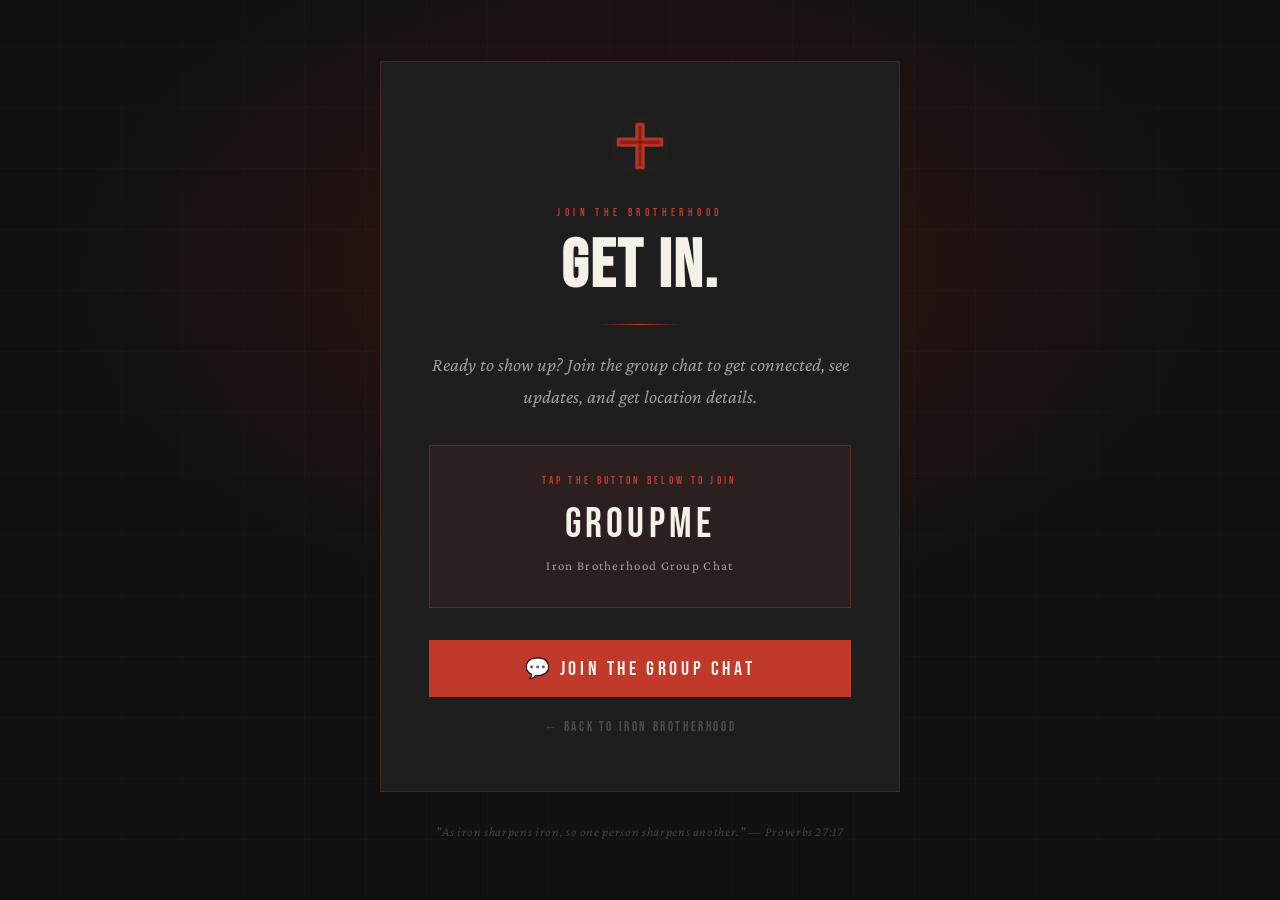
==== join.html @ 2d850806 "Add calendar, contact, and join pages" ====
<!DOCTYPE html>
<html lang="en">
<head>
<meta charset="UTF-8">
<meta name="viewport" content="width=device-width, initial-scale=1.0">
<title>Join — Iron Brotherhood</title>
<link href="https://fonts.googleapis.com/css2?family=Bebas+Neue&family=Crimson+Pro:ital,wght@0,400;0,600;1,400;1,600&display=swap" rel="stylesheet">
<style>
  *, *::before, *::after { margin: 0; padding: 0; box-sizing: border-box; }
  :root {
    --iron: #111111;
    --forge: #7a1508;
    --ember: #C0392B;
    --ash: #1e1e1e;
    --light: #f5f0e8;
    --muted: rgba(245,240,232,0.6);
    --faint: rgba(245,240,232,0.22);
    --gold: #B8960C;
  }
  body {
    font-family: 'Crimson Pro', Georgia, serif;
    background: var(--iron);
    color: var(--light);
    min-height: 100vh;
    display: flex;
    flex-direction: column;
    align-items: center;
    justify-content: center;
    padding: 2rem;
    position: relative;
    overflow: hidden;
    text-align: center;
  }
  .bg-glow {
    position: absolute;
    inset: 0;
    background:
      radial-gradient(ellipse 70% 60% at 50% 30%, rgba(139,26,10,0.28) 0%, transparent 65%);
    pointer-events: none;
  }
  .bg-grid {
    position: absolute;
    inset: 0;
    background-image:
      repeating-linear-gradient(0deg, transparent, transparent 60px, rgba(255,255,255,0.016) 60px, rgba(255,255,255,0.016) 61px),
      repeating-linear-gradient(90deg, transparent, transparent 60px, rgba(255,255,255,0.016) 60px, rgba(255,255,255,0.016) 61px);
    pointer-events: none;
  }
  .card {
    position: relative;
    z-index: 2;
    background: var(--ash);
    border: 1px solid rgba(192,57,43,0.25);
    padding: 3.5rem 3rem;
    max-width: 520px;
    width: 100%;
    animation: fadeUp 0.8s ease both;
  }
  .emblem {
    width: 56px;
    height: 56px;
    margin: 0 auto 2rem;
  }
  .emblem svg { width: 100%; height: 100%; }
  .eyebrow {
    font-family: 'Bebas Neue', sans-serif;
    font-size: 11px;
    letter-spacing: 0.4em;
    color: var(--ember);
    margin-bottom: 1rem;
  }
  .title {
    font-family: 'Bebas Neue', sans-serif;
    font-size: clamp(42px, 10vw, 68px);
    line-height: 0.95;
    letter-spacing: 0.03em;
    color: var(--light);
    margin-bottom: 0.5rem;
  }
  .rule {
    width: 80px;
    height: 1px;
    background: linear-gradient(90deg, transparent, var(--ember), transparent);
    margin: 1.5rem auto;
  }
  .instruction {
    font-size: 19px;
    color: var(--muted);
    line-height: 1.7;
    margin-bottom: 2rem;
    font-style: italic;
  }
  .text-box {
    background: rgba(192,57,43,0.08);
    border: 1px solid rgba(192,57,43,0.35);
    padding: 1.75rem 2rem;
    margin-bottom: 2rem;
  }
  .text-step {
    font-family: 'Bebas Neue', sans-serif;
    font-size: 11px;
    letter-spacing: 0.3em;
    color: var(--ember);
    margin-bottom: 0.75rem;
  }
  .text-keyword {
    font-family: 'Bebas Neue', sans-serif;
    font-size: clamp(28px, 7vw, 42px);
    letter-spacing: 0.1em;
    color: var(--light);
    display: block;
    margin-bottom: 0.5rem;
  }
  .text-to-label {
    font-size: 13px;
    color: var(--muted);
    letter-spacing: 0.1em;
    margin-bottom: 0.35rem;
  }
  .text-number {
    font-family: 'Bebas Neue', sans-serif;
    font-size: clamp(32px, 8vw, 50px);
    letter-spacing: 0.12em;
    color: var(--gold);
  }
  .sms-btn {
    display: block;
    width: 100%;
    padding: 1rem 2rem;
    background: var(--ember);
    color: var(--light);
    font-family: 'Bebas Neue', sans-serif;
    font-size: 20px;
    letter-spacing: 0.18em;
    text-decoration: none;
    transition: background 0.2s, transform 0.15s;
    margin-bottom: 1.25rem;
  }
  .sms-btn:hover { background: var(--forge); transform: translateY(-2px); }
  .back-link {
    font-family: 'Bebas Neue', sans-serif;
    font-size: 13px;
    letter-spacing: 0.2em;
    color: var(--faint);
    text-decoration: none;
    transition: color 0.2s;
  }
  .back-link:hover { color: var(--muted); }
  .verse {
    position: relative;
    z-index: 2;
    margin-top: 2rem;
    font-size: 13px;
    font-style: italic;
    color: var(--faint);
    letter-spacing: 0.05em;
  }
  @keyframes fadeUp {
    from { opacity: 0; transform: translateY(24px); }
    to { opacity: 1; transform: translateY(0); }
  }
  @media (max-width: 480px) {
    .card { padding: 2.5rem 1.75rem; }
  }
</style>
</head>
<body>

<div class="bg-glow"></div>
<div class="bg-grid"></div>

<div class="card">
  <div class="emblem">
    <svg viewBox="0 0 72 72" fill="none" xmlns="http://www.w3.org/2000/svg">
      <rect x="30" y="6" width="12" height="60" rx="2" fill="#C0392B" opacity="0.9"/>
      <rect x="6" y="25" width="60" height="12" rx="2" fill="#C0392B" opacity="0.9"/>
      <rect x="34" y="10" width="4" height="52" rx="1" fill="#7a1508" opacity="0.7"/>
      <rect x="10" y="29" width="52" height="4" rx="1" fill="#7a1508" opacity="0.7"/>
      <circle cx="36" cy="36" r="34" stroke="#C0392B" stroke-width="0.5" opacity="0.2"/>
    </svg>
  </div>

  <p class="eyebrow">Join the Brotherhood</p>
  <h1 class="title">Get In.</h1>
  <div class="rule"></div>

  <p class="instruction">Ready to show up? Join the group chat to get connected, see updates, and get location details.</p>

  <div class="text-box">
    <p class="text-step">Tap the button below to join</p>
    <span class="text-keyword">GroupMe</span>
    <p class="text-to-label">Iron Brotherhood Group Chat</p>
  </div>

  <a href="https://groupme.com/join_group/115033338/bO8r9Nru" target="_blank" class="sms-btn">💬 Join the Group Chat</a>

  <a href="index.html" class="back-link">← Back to Iron Brotherhood</a>
</div>

<p class="verse">"As iron sharpens iron, so one person sharpens another." — Proverbs 27:17</p>

</body>
</html>
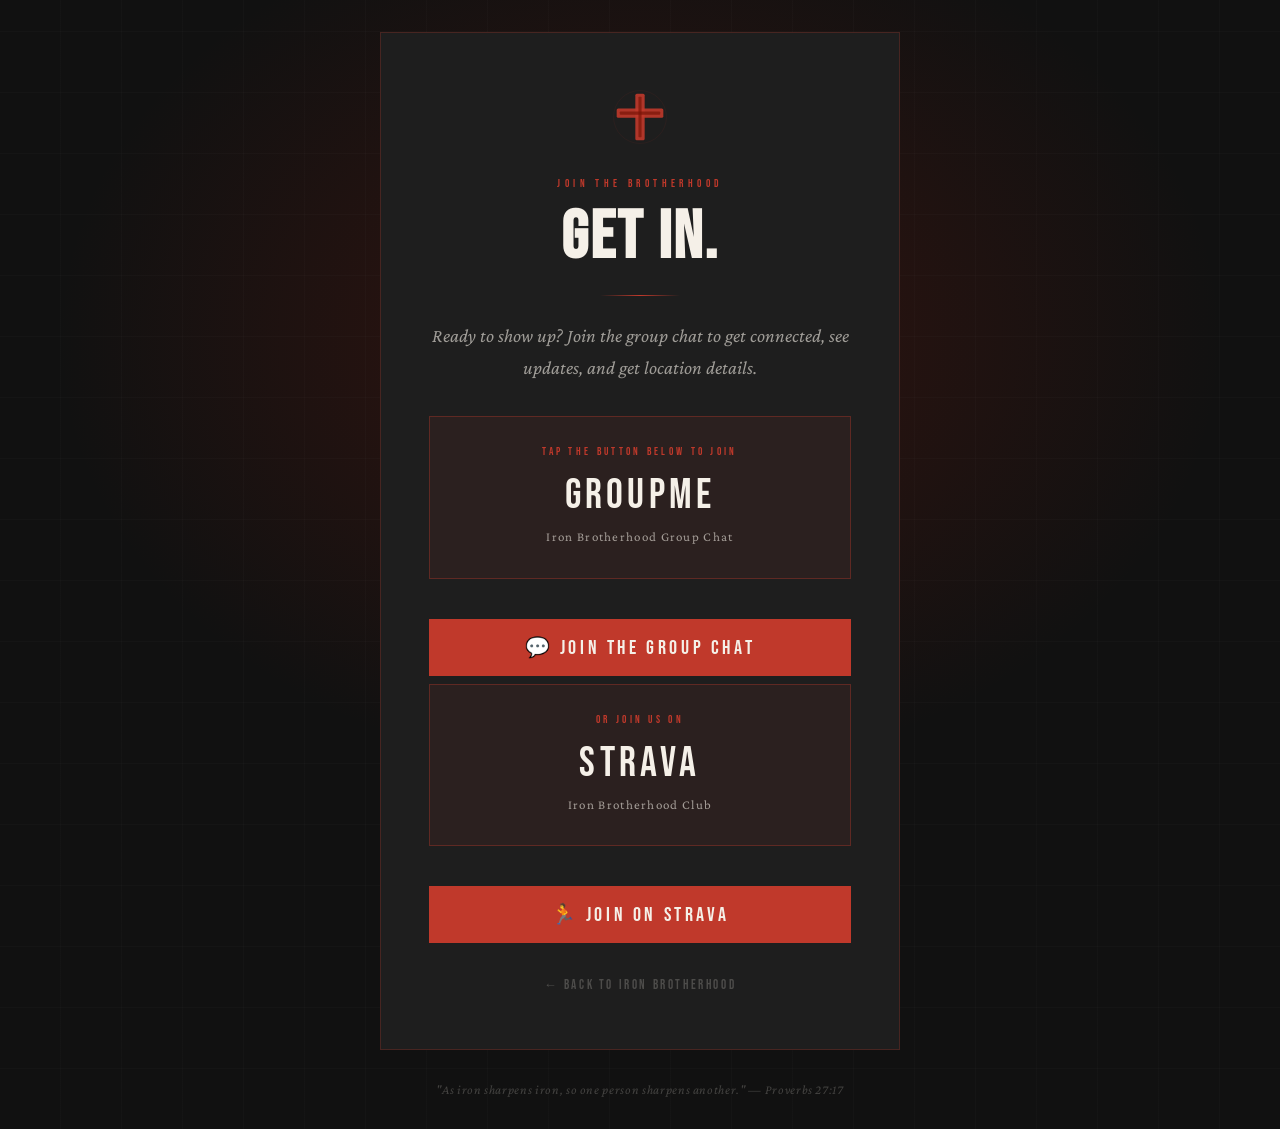
==== commit 77f3470b: "Add Strava group link button below GroupMe button on join page" ====
--- a/join.html
+++ b/join.html
@@ -123,6 +123,17 @@
     letter-spacing: 0.12em;
     color: var(--gold);
   }
+  .button-group {
+    display: flex;
+    flex-direction: column;
+    gap: 0.5rem;
+    margin-bottom: 2rem;
+  }
+  .button-section {
+    display: flex;
+    flex-direction: column;
+    gap: 0.5rem;
+  }
   .sms-btn {
     display: block;
     width: 100%;
@@ -134,7 +145,6 @@
     letter-spacing: 0.18em;
     text-decoration: none;
     transition: background 0.2s, transform 0.15s;
-    margin-bottom: 1.25rem;
   }
   .sms-btn:hover { background: var(--forge); transform: translateY(-2px); }
   .back-link {
@@ -186,13 +196,25 @@
 
   <p class="instruction">Ready to show up? Join the group chat to get connected, see updates, and get location details.</p>
 
-  <div class="text-box">
-    <p class="text-step">Tap the button below to join</p>
-    <span class="text-keyword">GroupMe</span>
-    <p class="text-to-label">Iron Brotherhood Group Chat</p>
+  <div class="button-group">
+    <div class="button-section">
+      <div class="text-box">
+        <p class="text-step">Tap the button below to join</p>
+        <span class="text-keyword">GroupMe</span>
+        <p class="text-to-label">Iron Brotherhood Group Chat</p>
+      </div>
+      <a href="https://groupme.com/join_group/115033338/bO8r9Nru" target="_blank" class="sms-btn">💬 Join the Group Chat</a>
+    </div>
+
+    <div class="button-section">
+      <div class="text-box">
+        <p class="text-step">Or join us on</p>
+        <span class="text-keyword">Strava</span>
+        <p class="text-to-label">Iron Brotherhood Club</p>
+      </div>
+      <a href="https://www.strava.com/clubs/iron-brotherhood" target="_blank" class="sms-btn">🏃 Join on Strava</a>
+    </div>
   </div>
-
-  <a href="https://groupme.com/join_group/115033338/bO8r9Nru" target="_blank" class="sms-btn">💬 Join the Group Chat</a>
 
   <a href="index.html" class="back-link">← Back to Iron Brotherhood</a>
 </div>
@@ -200,4 +222,4 @@
 <p class="verse">"As iron sharpens iron, so one person sharpens another." — Proverbs 27:17</p>
 
 </body>
-</html>+</html>
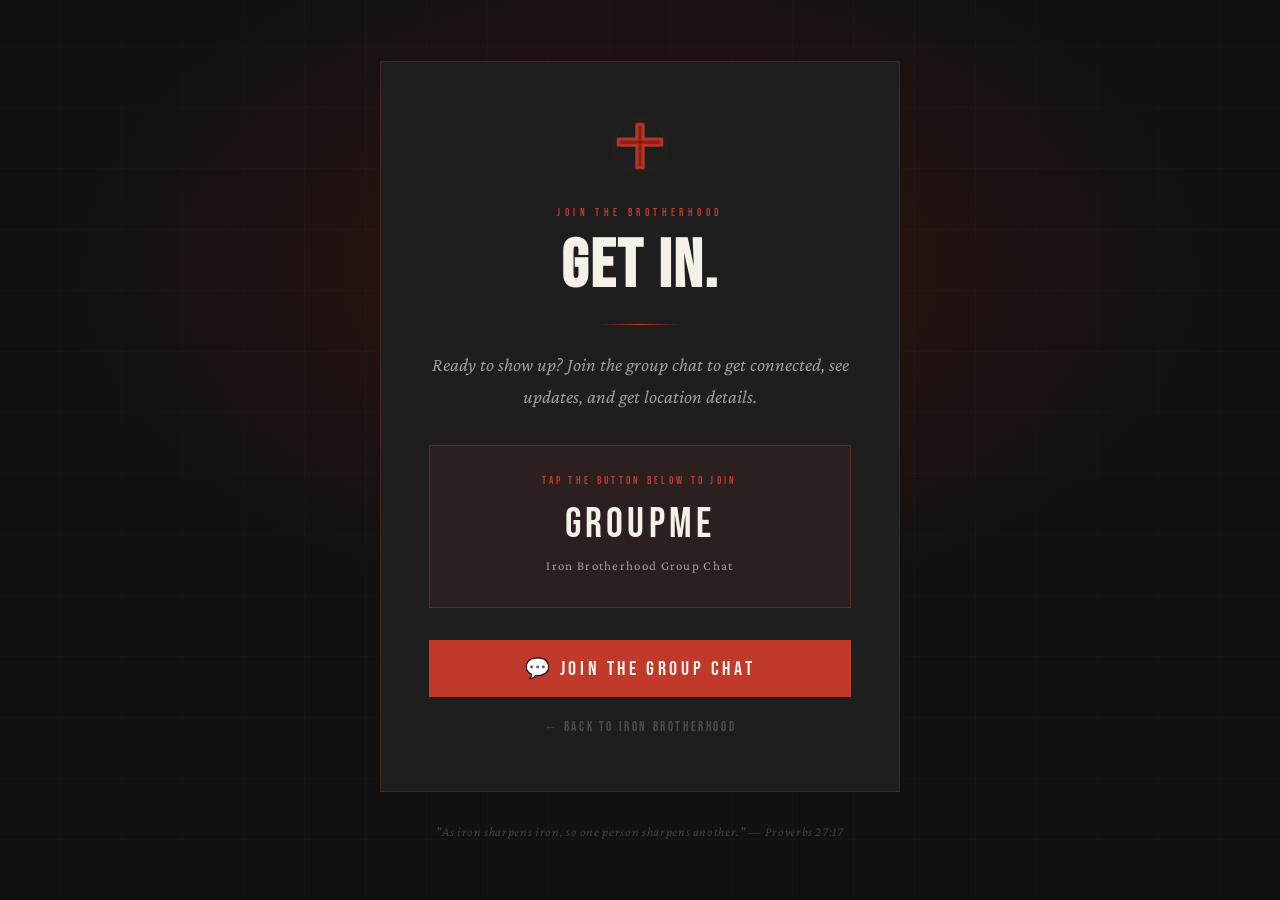
==== commit f5e92df1: "Update join.html" ====
--- a/join.html
+++ b/join.html
@@ -123,17 +123,6 @@
     letter-spacing: 0.12em;
     color: var(--gold);
   }
-  .button-group {
-    display: flex;
-    flex-direction: column;
-    gap: 0.5rem;
-    margin-bottom: 2rem;
-  }
-  .button-section {
-    display: flex;
-    flex-direction: column;
-    gap: 0.5rem;
-  }
   .sms-btn {
     display: block;
     width: 100%;
@@ -145,6 +134,7 @@
     letter-spacing: 0.18em;
     text-decoration: none;
     transition: background 0.2s, transform 0.15s;
+    margin-bottom: 1.25rem;
   }
   .sms-btn:hover { background: var(--forge); transform: translateY(-2px); }
   .back-link {
@@ -196,25 +186,13 @@
 
   <p class="instruction">Ready to show up? Join the group chat to get connected, see updates, and get location details.</p>
 
-  <div class="button-group">
-    <div class="button-section">
-      <div class="text-box">
-        <p class="text-step">Tap the button below to join</p>
-        <span class="text-keyword">GroupMe</span>
-        <p class="text-to-label">Iron Brotherhood Group Chat</p>
-      </div>
-      <a href="https://groupme.com/join_group/115033338/bO8r9Nru" target="_blank" class="sms-btn">💬 Join the Group Chat</a>
-    </div>
-
-    <div class="button-section">
-      <div class="text-box">
-        <p class="text-step">Or join us on</p>
-        <span class="text-keyword">Strava</span>
-        <p class="text-to-label">Iron Brotherhood Club</p>
-      </div>
-      <a href="https://www.strava.com/clubs/iron-brotherhood" target="_blank" class="sms-btn">🏃 Join on Strava</a>
-    </div>
+  <div class="text-box">
+    <p class="text-step">Tap the button below to join</p>
+    <span class="text-keyword">GroupMe</span>
+    <p class="text-to-label">Iron Brotherhood Group Chat</p>
   </div>
+
+  <a href="https://groupme.com/join_group/115033338/bO8r9Nru" target="_blank" class="sms-btn">💬 Join the Group Chat</a>
 
   <a href="index.html" class="back-link">← Back to Iron Brotherhood</a>
 </div>
@@ -222,4 +200,4 @@
 <p class="verse">"As iron sharpens iron, so one person sharpens another." — Proverbs 27:17</p>
 
 </body>
-</html>
+</html>
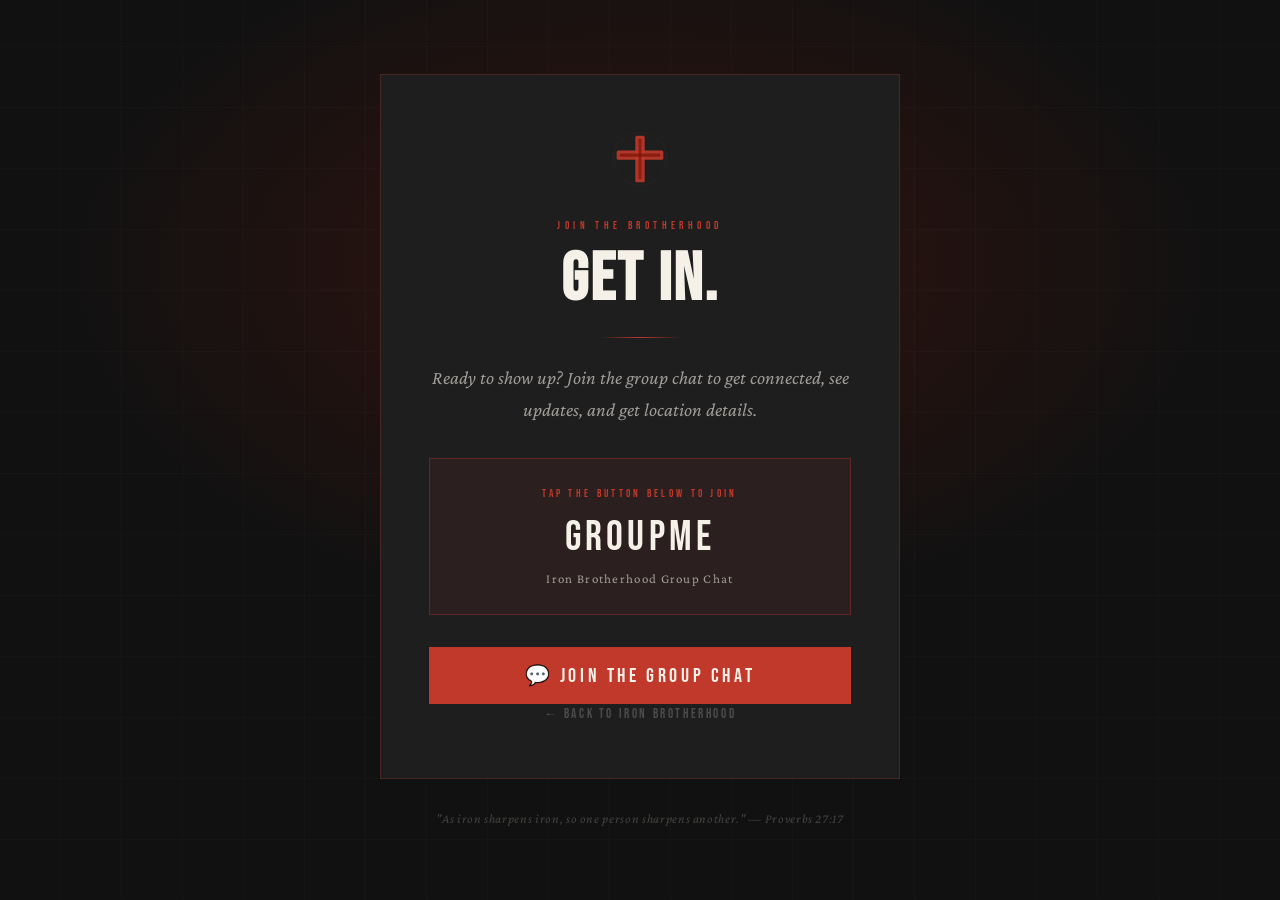
==== commit dabf03e2: "Restore to version before Strava link - remove Strava button, revert to GroupMe only" ====
--- a/join.html
+++ b/join.html
@@ -115,13 +115,6 @@
     font-size: 13px;
     color: var(--muted);
     letter-spacing: 0.1em;
-    margin-bottom: 0.35rem;
-  }
-  .text-number {
-    font-family: 'Bebas Neue', sans-serif;
-    font-size: clamp(32px, 8vw, 50px);
-    letter-spacing: 0.12em;
-    color: var(--gold);
   }
   .sms-btn {
     display: block;
@@ -134,7 +127,6 @@
     letter-spacing: 0.18em;
     text-decoration: none;
     transition: background 0.2s, transform 0.15s;
-    margin-bottom: 1.25rem;
   }
   .sms-btn:hover { background: var(--forge); transform: translateY(-2px); }
   .back-link {
@@ -191,7 +183,6 @@
     <span class="text-keyword">GroupMe</span>
     <p class="text-to-label">Iron Brotherhood Group Chat</p>
   </div>
-
   <a href="https://groupme.com/join_group/115033338/bO8r9Nru" target="_blank" class="sms-btn">💬 Join the Group Chat</a>
 
   <a href="index.html" class="back-link">← Back to Iron Brotherhood</a>
